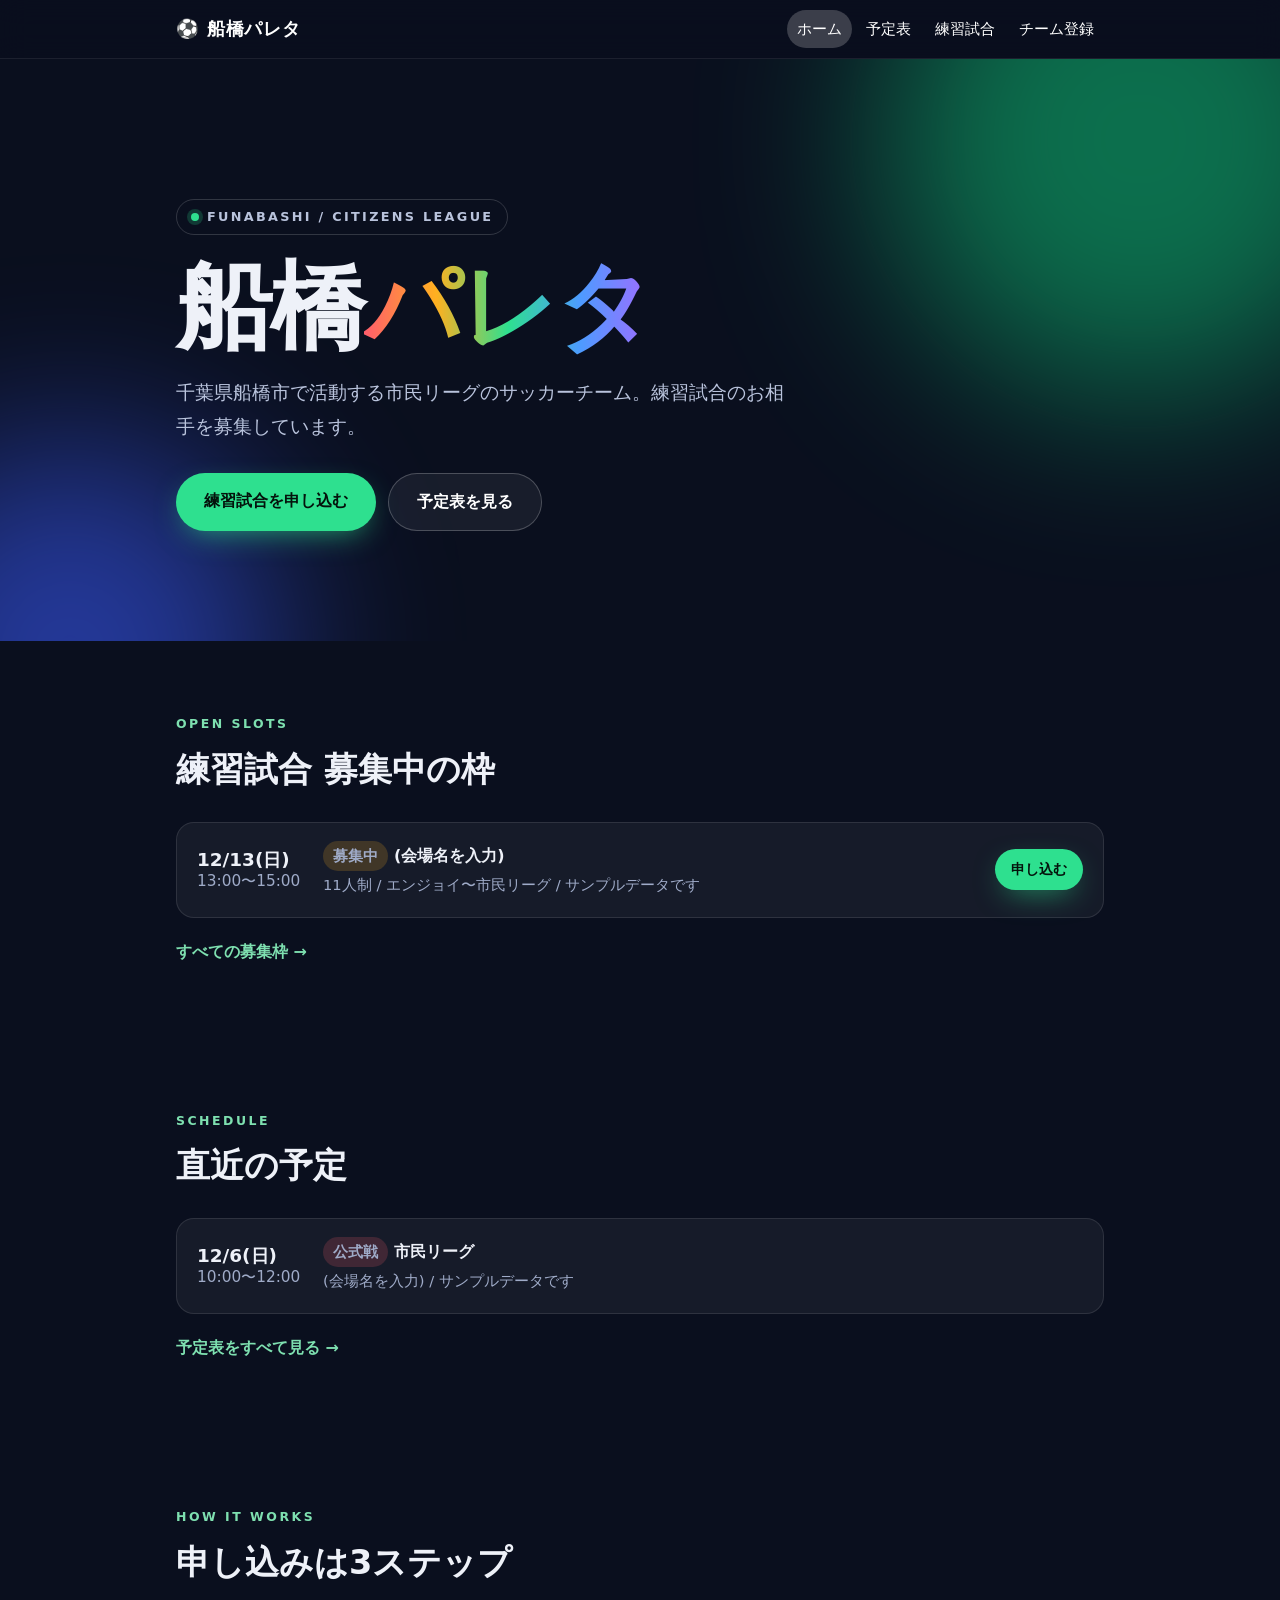
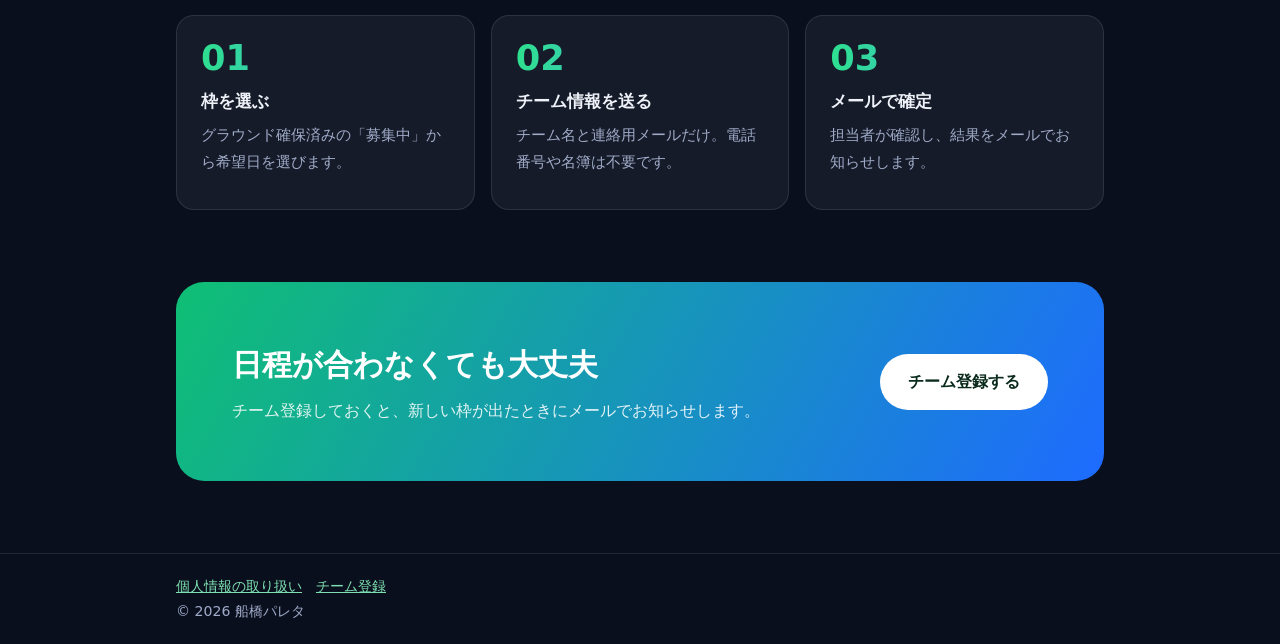
==== index.html @ eeb82b44 "チームサイトを追加(トップ・予定表・練習試合・チーム登録・LINE自動化) - 静的サイト: トップページ、予定表、練習試合の募集枠、チーム登録、個人情報の取り扱い - automation/: LI" ====
<!doctype html>
<html lang="ja">
<head>
<meta charset="utf-8">
<meta name="viewport" content="width=device-width,initial-scale=1">
<title>ホーム｜船橋パレタ</title>
<meta name="description" content="船橋市の市民リーグチーム「船橋パレタ」の公式サイト。練習予定と練習試合の募集を掲載しています。">
<link rel="stylesheet" href="assets/style.css">
<link rel="stylesheet" href="assets/home.css">
</head>
<body class="home">
<section class="h-hero"><div class="wrap">
  <div class="eyebrow"><i></i>FUNABASHI / CITIZENS LEAGUE</div>
  <h1>船橋<em>パレタ</em></h1>
  <p class="sub">千葉県船橋市で活動する市民リーグのサッカーチーム。練習試合のお相手を募集しています。</p>
  <div class="cta">
    <a class="btn" href="matching.html">練習試合を申し込む</a>
    <a class="btn ghost" href="schedule.html">予定表を見る</a>
  </div>
</div></section>
<div class="wrap">
  <section class="h-sec">
    <div class="label">OPEN SLOTS</div>
    <h2>練習試合 募集中の枠</h2>
    <div data-matches data-limit="3"><div class="empty">読み込み中…</div></div>
    <a class="more" href="matching.html">すべての募集枠 →</a>
  </section>
  <section class="h-sec">
    <div class="label">SCHEDULE</div>
    <h2>直近の予定</h2>
    <div data-schedule data-limit="3"><div class="empty">読み込み中…</div></div>
    <a class="more" href="schedule.html">予定表をすべて見る →</a>
  </section>
  <section class="h-sec">
    <div class="label">HOW IT WORKS</div>
    <h2>申し込みは3ステップ</h2>
    <div class="grid steps">
      <div class="card"><h3>枠を選ぶ</h3><p>グラウンド確保済みの「募集中」から希望日を選びます。</p></div>
      <div class="card"><h3>チーム情報を送る</h3><p>チーム名と連絡用メールだけ。電話番号や名簿は不要です。</p></div>
      <div class="card"><h3>メールで確定</h3><p>担当者が確認し、結果をメールでお知らせします。</p></div>
    </div>
  </section>
  <section class="band">
    <div><h2>日程が合わなくても大丈夫</h2><p>チーム登録しておくと、新しい枠が出たときにメールでお知らせします。</p></div>
    <a class="btn" href="register.html">チーム登録する</a>
  </section>
</div>
<script src="assets/config.js"></script>
<script src="assets/app.js"></script>
</body>
</html>
---- assets/style.css ----
:root{--ink:#14213d;--muted:#5b6478;--bg:#f7f8fb;--card:#fff;--line:#e3e6ee;--main:#0b7a4b;--main-d:#075c38;--accent:#f4a100;--warn:#c0392b}
*{box-sizing:border-box}
body{margin:0;font-family:"Hiragino Kaku Gothic ProN","Noto Sans JP",Meiryo,system-ui,sans-serif;color:var(--ink);background:var(--bg);line-height:1.75}
a{color:var(--main-d)}
.wrap{max-width:960px;margin:0 auto;padding:0 16px}
header.site{background:var(--main);color:#fff;position:sticky;top:0;z-index:10}
header.site .wrap{display:flex;flex-wrap:wrap;align-items:center;justify-content:space-between;gap:4px 16px;padding-top:10px;padding-bottom:10px}
header.site .brand{color:#fff;text-decoration:none;font-weight:800;font-size:1.15rem;letter-spacing:.04em}
header.site nav{display:flex;flex-wrap:wrap;gap:2px 4px}
header.site nav a{color:#fff;text-decoration:none;padding:6px 10px;border-radius:999px;font-size:.92rem}
header.site nav a[aria-current=page],header.site nav a:hover{background:rgba(255,255,255,.2)}
.hero{background:linear-gradient(135deg,var(--main-d),var(--main) 60%,#19a567);color:#fff;padding:56px 0 48px}
.hero h1{margin:0 0 8px;font-size:clamp(1.8rem,6vw,2.8rem);line-height:1.25}
.hero p{margin:0 0 20px;max-width:36em;opacity:.95}
.stripe{height:6px;background:linear-gradient(90deg,#e63946 0 20%,var(--accent) 0 40%,#2a9d8f 0 60%,#3a86ff 0 80%,#8338ec 0)}
main{padding:32px 0 56px}
h1.page{font-size:1.6rem;margin:0 0 4px}
h2{font-size:1.2rem;margin:32px 0 12px;padding-left:10px;border-left:5px solid var(--accent)}
.lead{color:var(--muted);margin:0 0 20px}
.btn{display:inline-block;background:var(--accent);color:#1b1300;font-weight:700;text-decoration:none;padding:11px 22px;border-radius:999px;border:0;font-size:1rem;cursor:pointer;font-family:inherit}
.btn.ghost{background:transparent;color:#fff;border:2px solid #fff;margin-left:8px}
.btn.small{padding:6px 14px;font-size:.88rem}
.btn:disabled{opacity:.5;cursor:not-allowed}
.grid{display:grid;grid-template-columns:repeat(auto-fit,minmax(240px,1fr));gap:16px}
.card{background:var(--card);border:1px solid var(--line);border-radius:12px;padding:18px}
.card h3{margin:0 0 6px;font-size:1.05rem}
.card p{margin:0 0 10px;color:var(--muted);font-size:.95rem}
.item{background:var(--card);border:1px solid var(--line);border-radius:12px;padding:14px 16px;margin-bottom:10px;display:grid;grid-template-columns:110px 1fr auto;gap:6px 16px;align-items:center}
.item .date{font-weight:800;line-height:1.3}
.item .date small{display:block;font-weight:400;color:var(--muted)}
.item .body strong{display:block}
.item .body span{color:var(--muted);font-size:.92rem}
.tag{display:inline-block;font-size:.78rem;font-weight:700;padding:2px 10px;border-radius:999px;background:#e8f5ee;color:var(--main-d);margin-right:6px}
.tag.match{background:#fff3d6;color:#7a5200}.tag.official{background:#fde3e3;color:#8f1d1d}.tag.closed{background:#eceef3;color:var(--muted)}
.month{font-weight:800;margin:24px 0 8px;color:var(--muted)}
.empty,.note{background:#fff;border:1px dashed var(--line);border-radius:12px;padding:16px;color:var(--muted)}
.note{border-style:solid;border-left:5px solid var(--main);font-size:.93rem}
form .row{margin-bottom:16px}
label{display:block;font-weight:700;margin-bottom:4px}
label .req{color:var(--warn);font-size:.8rem;margin-left:6px}
label .opt{color:var(--muted);font-size:.8rem;font-weight:400;margin-left:6px}
.hint{color:var(--muted);font-size:.85rem;margin:2px 0 0}
input[type=text],input[type=email],select,textarea{width:100%;padding:10px 12px;border:1px solid #c5cad6;border-radius:8px;font:inherit;background:#fff}
textarea{min-height:110px}
.check{display:flex;gap:8px;align-items:flex-start;font-weight:400}
.check input{margin-top:6px}
.hp{position:absolute;left:-9999px}
#result{margin-top:16px;font-weight:700}
#result.ok{color:var(--main-d)}#result.ng{color:var(--warn)}
footer.site{border-top:1px solid var(--line);background:#fff;padding:20px 0;color:var(--muted);font-size:.88rem}
footer.site a{margin-right:14px}
@media(max-width:600px){.item{grid-template-columns:1fr}.btn.ghost{margin:10px 0 0}}
---- assets/home.css ----
body.home{background:#0a0f1e;color:#eef1f8}
.home header.site{background:rgba(10,15,30,.72);backdrop-filter:blur(14px);-webkit-backdrop-filter:blur(14px);border-bottom:1px solid rgba(255,255,255,.08)}
.home .stripe{display:none}
.home a{color:#7ee0b0}
.h-hero{position:relative;overflow:hidden;padding:clamp(64px,12vw,140px) 0 clamp(56px,9vw,110px)}
.h-hero::before,.h-hero::after{content:"";position:absolute;border-radius:50%;filter:blur(90px);opacity:.55;pointer-events:none}
.h-hero::before{width:520px;height:520px;background:#0fbf74;top:-180px;right:-120px;animation:float 14s ease-in-out infinite alternate}
.h-hero::after{width:420px;height:420px;background:#3a5bff;bottom:-220px;left:-140px;animation:float 18s ease-in-out infinite alternate-reverse}
@keyframes float{to{transform:translate(40px,30px) scale(1.12)}}
@media(prefers-reduced-motion:reduce){.h-hero::before,.h-hero::after{animation:none}}
.h-hero .wrap{position:relative;z-index:1}
.eyebrow{display:inline-flex;align-items:center;gap:8px;font-size:.8rem;letter-spacing:.18em;font-weight:700;color:#b9c3dc;border:1px solid rgba(255,255,255,.16);border-radius:999px;padding:6px 14px;margin-bottom:22px}
.eyebrow i{width:8px;height:8px;border-radius:50%;background:#2ee08f;box-shadow:0 0 0 4px rgba(46,224,143,.2)}
.h-hero h1{font-size:clamp(2.6rem,10vw,6rem);line-height:1.05;margin:0 0 18px;font-weight:900;letter-spacing:-.02em}
.h-hero h1 em{font-style:normal;background:linear-gradient(90deg,#ff5d6c,#ffb020,#2ee08f,#4d9bff,#a26bff);-webkit-background-clip:text;background-clip:text;color:transparent}
.h-hero p.sub{font-size:clamp(1rem,2.4vw,1.2rem);color:#b9c3dc;max-width:32em;margin:0 0 30px}
.cta{display:flex;flex-wrap:wrap;gap:12px}
.home .btn{background:#2ee08f;color:#04130c;padding:14px 28px;box-shadow:0 10px 30px -10px rgba(46,224,143,.7);transition:transform .15s}
.home .btn:hover{transform:translateY(-2px)}
.home .btn.ghost{background:rgba(255,255,255,.06);color:#fff;border:1px solid rgba(255,255,255,.22);box-shadow:none;margin:0}
.home .btn.small{padding:8px 16px}
.h-sec{padding:clamp(40px,7vw,72px) 0}
.h-sec .label{font-size:.78rem;letter-spacing:.2em;color:#7ee0b0;font-weight:700}
.h-sec h2{border:0;padding:0;margin:6px 0 22px;font-size:clamp(1.5rem,4vw,2.1rem);font-weight:800}
.home .item,.home .empty,.home .card{background:rgba(255,255,255,.05);border:1px solid rgba(255,255,255,.1);border-radius:18px;color:#eef1f8}
.home .item{padding:18px 20px}
.home .item .date{font-size:1.15rem}
.home .item .date small,.home .item .body span,.home .card p,.home .empty{color:#9fabc8}
.home .tag{background:rgba(46,224,143,.16);color:#7ee0b0}
.home .tag.match{background:rgba(255,176,32,.18);color:#ffc65a}
.home .tag.official{background:rgba(255,93,108,.18);color:#ff8f9a}
.home .tag.closed{background:rgba(255,255,255,.1);color:#9fabc8}
.steps{counter-reset:s}
.steps .card{padding:24px;position:relative}
.steps .card::before{counter-increment:s;content:"0" counter(s);display:block;font-size:2.2rem;font-weight:900;line-height:1;margin-bottom:12px;background:linear-gradient(90deg,#2ee08f,#4d9bff);-webkit-background-clip:text;background-clip:text;color:transparent}
.band{margin:0 0 clamp(40px,7vw,72px);border-radius:28px;padding:clamp(32px,6vw,56px);background:linear-gradient(120deg,#0fbf74,#1e6bff);display:flex;flex-wrap:wrap;gap:20px;align-items:center;justify-content:space-between}
.band h2{margin:0;font-size:clamp(1.3rem,3.6vw,1.9rem);color:#fff;border:0;padding:0}
.band p{margin:6px 0 0;color:rgba(255,255,255,.88)}
.band .btn{background:#fff;color:#0a2a1c;box-shadow:none}
.home footer.site{background:transparent;border-color:rgba(255,255,255,.1);color:#9fabc8}
.more{display:inline-block;margin-top:10px;font-weight:700;text-decoration:none}
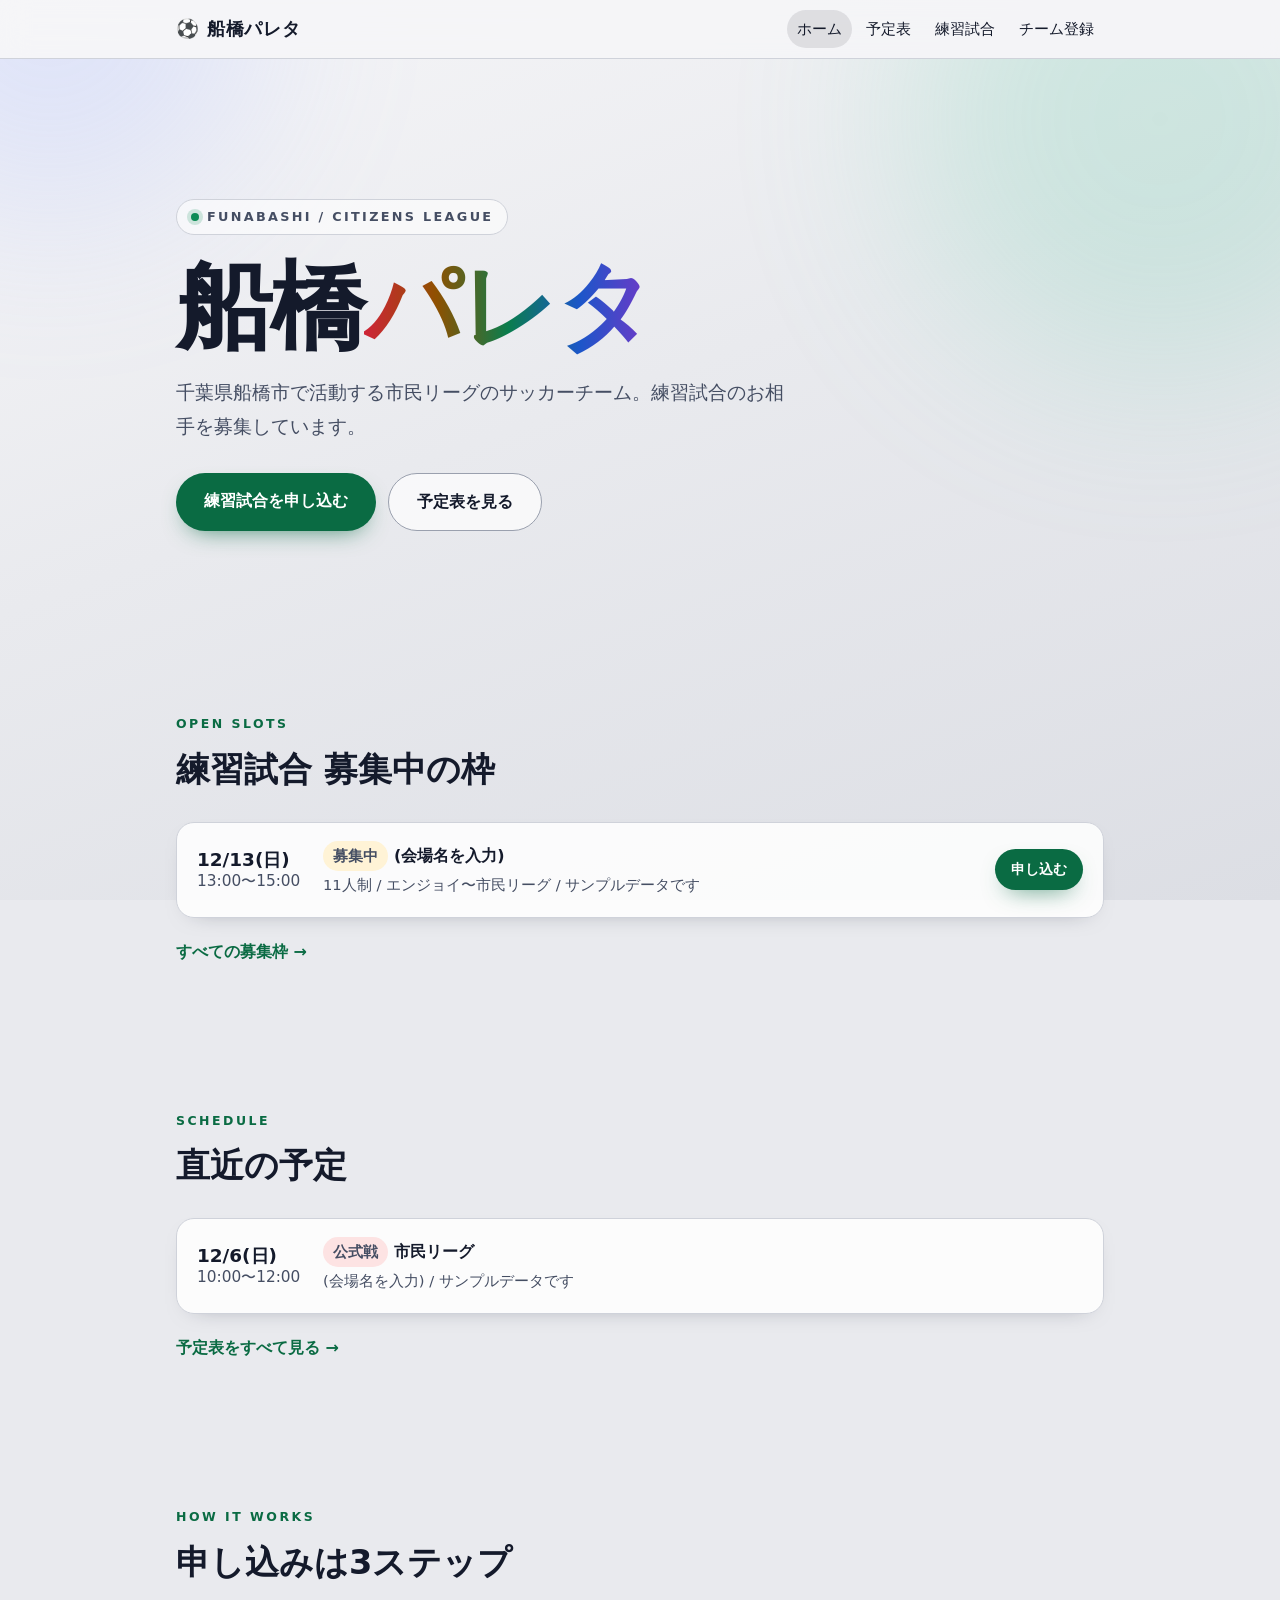
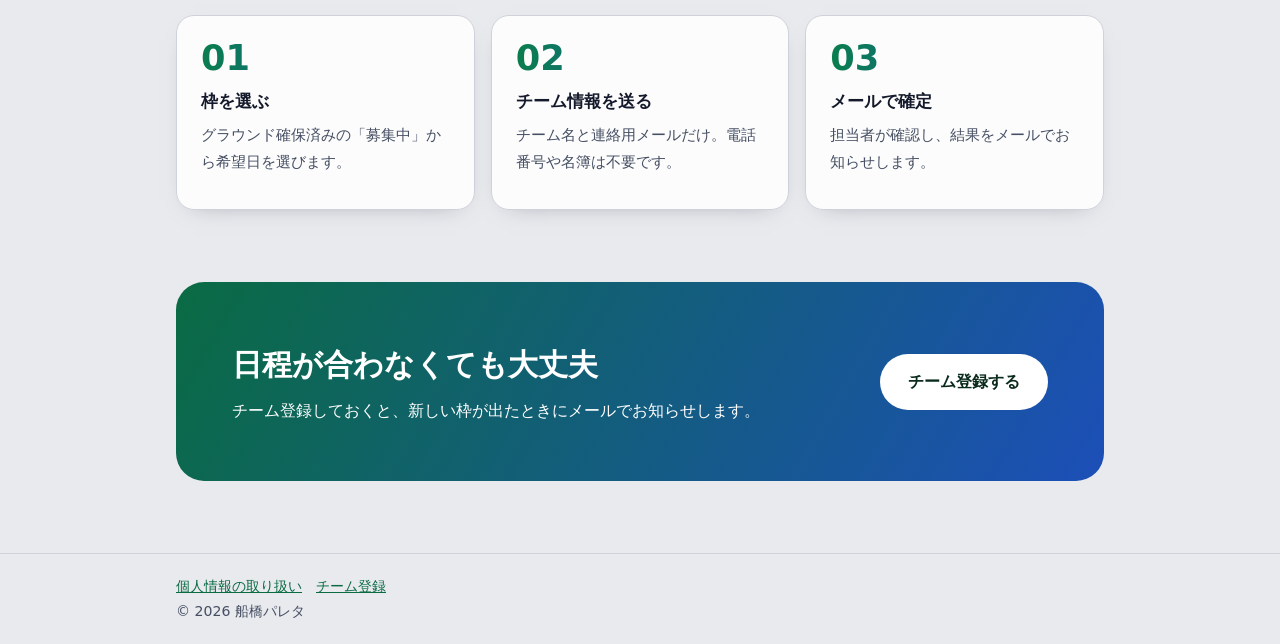
==== commit b5be7122: "CSS/JS にバージョン番号を付け、更新時に古いキャッシュが使われないようにする Co-Authored-By: Claude Fable 5.2 <noreply@anthropic.com> C" ====
--- a/index.html
+++ b/index.html
@@ -5,8 +5,8 @@
 <meta name="viewport" content="width=device-width,initial-scale=1">
 <title>ホーム｜船橋パレタ</title>
 <meta name="description" content="船橋市の市民リーグチーム「船橋パレタ」の公式サイト。練習予定と練習試合の募集を掲載しています。">
-<link rel="stylesheet" href="assets/style.css">
-<link rel="stylesheet" href="assets/home.css">
+<link rel="stylesheet" href="assets/style.css?v=2">
+<link rel="stylesheet" href="assets/home.css?v=2">
 </head>
 <body class="home">
 <section class="h-hero"><div class="wrap">
@@ -45,7 +45,7 @@
     <a class="btn" href="register.html">チーム登録する</a>
   </section>
 </div>
-<script src="assets/config.js"></script>
-<script src="assets/app.js"></script>
+<script src="assets/config.js?v=2"></script>
+<script src="assets/app.js?v=2"></script>
 </body>
 </html>
--- a/assets/home.css
+++ b/assets/home.css
@@ -1,41 +1,45 @@
-body.home{background:#0a0f1e;color:#eef1f8}
-.home header.site{background:rgba(10,15,30,.72);backdrop-filter:blur(14px);-webkit-backdrop-filter:blur(14px);border-bottom:1px solid rgba(255,255,255,.08)}
+/* トップページ専用(パールシルバー基調)。色は下の変数で一括管理。 */
+body.home{
+  --pearl-hi:#f6f6f8;--pearl:#e9eaee;--pearl-lo:#dcdee4;
+  --h-ink:#141a2b;--h-muted:#454e63;--h-green:#0a6b43;--h-line:#cfd2da;
+  background:linear-gradient(160deg,var(--pearl-hi) 0%,var(--pearl) 45%,var(--pearl-lo) 100%) fixed;
+  background-color:var(--pearl);color:var(--h-ink)}
+.home header.site{background:rgba(246,246,248,.82);backdrop-filter:blur(14px);-webkit-backdrop-filter:blur(14px);border-bottom:1px solid var(--h-line);color:var(--h-ink)}
+.home header.site .brand,.home header.site nav a{color:var(--h-ink)}
+.home header.site nav a[aria-current=page],.home header.site nav a:hover{background:rgba(20,26,43,.1)}
 .home .stripe{display:none}
-.home a{color:#7ee0b0}
+.home a{color:var(--h-green)}
 .h-hero{position:relative;overflow:hidden;padding:clamp(64px,12vw,140px) 0 clamp(56px,9vw,110px)}
-.h-hero::before,.h-hero::after{content:"";position:absolute;border-radius:50%;filter:blur(90px);opacity:.55;pointer-events:none}
-.h-hero::before{width:520px;height:520px;background:#0fbf74;top:-180px;right:-120px;animation:float 14s ease-in-out infinite alternate}
-.h-hero::after{width:420px;height:420px;background:#3a5bff;bottom:-220px;left:-140px;animation:float 18s ease-in-out infinite alternate-reverse}
+/* 真珠のような淡い光沢。文字の下に重なっても読めるよう、ごく薄くしている */
+.h-hero::before,.h-hero::after{content:"";position:absolute;border-radius:50%;filter:blur(90px);opacity:.2;pointer-events:none}
+.h-hero::before{width:520px;height:520px;background:#58c9a0;top:-200px;right:-140px;animation:float 14s ease-in-out infinite alternate}
+.h-hero::after{width:420px;height:420px;background:#8aa2ff;top:-260px;left:-160px;animation:float 18s ease-in-out infinite alternate-reverse}
 @keyframes float{to{transform:translate(40px,30px) scale(1.12)}}
 @media(prefers-reduced-motion:reduce){.h-hero::before,.h-hero::after{animation:none}}
 .h-hero .wrap{position:relative;z-index:1}
-.eyebrow{display:inline-flex;align-items:center;gap:8px;font-size:.8rem;letter-spacing:.18em;font-weight:700;color:#b9c3dc;border:1px solid rgba(255,255,255,.16);border-radius:999px;padding:6px 14px;margin-bottom:22px}
-.eyebrow i{width:8px;height:8px;border-radius:50%;background:#2ee08f;box-shadow:0 0 0 4px rgba(46,224,143,.2)}
+.eyebrow{display:inline-flex;align-items:center;gap:8px;font-size:.8rem;letter-spacing:.18em;font-weight:700;color:var(--h-muted);background:rgba(255,255,255,.6);border:1px solid var(--h-line);border-radius:999px;padding:6px 14px;margin-bottom:22px}
+.eyebrow i{width:8px;height:8px;border-radius:50%;background:#0b8a55;box-shadow:0 0 0 4px rgba(11,138,85,.18)}
 .h-hero h1{font-size:clamp(2.6rem,10vw,6rem);line-height:1.05;margin:0 0 18px;font-weight:900;letter-spacing:-.02em}
-.h-hero h1 em{font-style:normal;background:linear-gradient(90deg,#ff5d6c,#ffb020,#2ee08f,#4d9bff,#a26bff);-webkit-background-clip:text;background-clip:text;color:transparent}
-.h-hero p.sub{font-size:clamp(1rem,2.4vw,1.2rem);color:#b9c3dc;max-width:32em;margin:0 0 30px}
+.h-hero h1 em{font-style:normal;background:linear-gradient(90deg,#cf2437,#8f5000,#0a7d4d,#1c56c9,#7437c7);-webkit-background-clip:text;background-clip:text;color:transparent}
+.h-hero p.sub{font-size:clamp(1rem,2.4vw,1.2rem);color:var(--h-muted);max-width:32em;margin:0 0 30px}
 .cta{display:flex;flex-wrap:wrap;gap:12px}
-.home .btn{background:#2ee08f;color:#04130c;padding:14px 28px;box-shadow:0 10px 30px -10px rgba(46,224,143,.7);transition:transform .15s}
+.home .btn{background:var(--h-green);color:#fff;padding:14px 28px;box-shadow:0 10px 24px -12px rgba(10,107,67,.8);transition:transform .15s}
 .home .btn:hover{transform:translateY(-2px)}
-.home .btn.ghost{background:rgba(255,255,255,.06);color:#fff;border:1px solid rgba(255,255,255,.22);box-shadow:none;margin:0}
+.home .btn.ghost{background:rgba(255,255,255,.7);color:var(--h-ink);border:1px solid #9aa0ae;box-shadow:none;margin:0}
 .home .btn.small{padding:8px 16px}
 .h-sec{padding:clamp(40px,7vw,72px) 0}
-.h-sec .label{font-size:.78rem;letter-spacing:.2em;color:#7ee0b0;font-weight:700}
+.h-sec .label{font-size:.78rem;letter-spacing:.2em;color:var(--h-green);font-weight:700}
 .h-sec h2{border:0;padding:0;margin:6px 0 22px;font-size:clamp(1.5rem,4vw,2.1rem);font-weight:800}
-.home .item,.home .empty,.home .card{background:rgba(255,255,255,.05);border:1px solid rgba(255,255,255,.1);border-radius:18px;color:#eef1f8}
+.home .item,.home .empty,.home .card{background:rgba(255,255,255,.86);border:1px solid var(--h-line);border-radius:18px;color:var(--h-ink);box-shadow:0 8px 24px -18px rgba(20,26,43,.5)}
 .home .item{padding:18px 20px}
 .home .item .date{font-size:1.15rem}
-.home .item .date small,.home .item .body span,.home .card p,.home .empty{color:#9fabc8}
-.home .tag{background:rgba(46,224,143,.16);color:#7ee0b0}
-.home .tag.match{background:rgba(255,176,32,.18);color:#ffc65a}
-.home .tag.official{background:rgba(255,93,108,.18);color:#ff8f9a}
-.home .tag.closed{background:rgba(255,255,255,.1);color:#9fabc8}
+.home .item .date small,.home .item .body span,.home .card p,.home .empty{color:var(--h-muted)}
 .steps{counter-reset:s}
 .steps .card{padding:24px;position:relative}
-.steps .card::before{counter-increment:s;content:"0" counter(s);display:block;font-size:2.2rem;font-weight:900;line-height:1;margin-bottom:12px;background:linear-gradient(90deg,#2ee08f,#4d9bff);-webkit-background-clip:text;background-clip:text;color:transparent}
-.band{margin:0 0 clamp(40px,7vw,72px);border-radius:28px;padding:clamp(32px,6vw,56px);background:linear-gradient(120deg,#0fbf74,#1e6bff);display:flex;flex-wrap:wrap;gap:20px;align-items:center;justify-content:space-between}
+.steps .card::before{counter-increment:s;content:"0" counter(s);display:block;font-size:2.2rem;font-weight:900;line-height:1;margin-bottom:12px;background:linear-gradient(90deg,#0a7d4d,#1c56c9);-webkit-background-clip:text;background-clip:text;color:transparent}
+.band{margin:0 0 clamp(40px,7vw,72px);border-radius:28px;padding:clamp(32px,6vw,56px);background:linear-gradient(120deg,#0a6b43,#1c4fb8);display:flex;flex-wrap:wrap;gap:20px;align-items:center;justify-content:space-between}
 .band h2{margin:0;font-size:clamp(1.3rem,3.6vw,1.9rem);color:#fff;border:0;padding:0}
-.band p{margin:6px 0 0;color:rgba(255,255,255,.88)}
-.band .btn{background:#fff;color:#0a2a1c;box-shadow:none}
-.home footer.site{background:transparent;border-color:rgba(255,255,255,.1);color:#9fabc8}
+.band p{margin:6px 0 0;color:#fff}
+.home .band .btn{background:#fff;color:#0a2a1c;box-shadow:none}
+.home footer.site{background:transparent;border-color:var(--h-line);color:var(--h-muted)}
 .more{display:inline-block;margin-top:10px;font-weight:700;text-decoration:none}
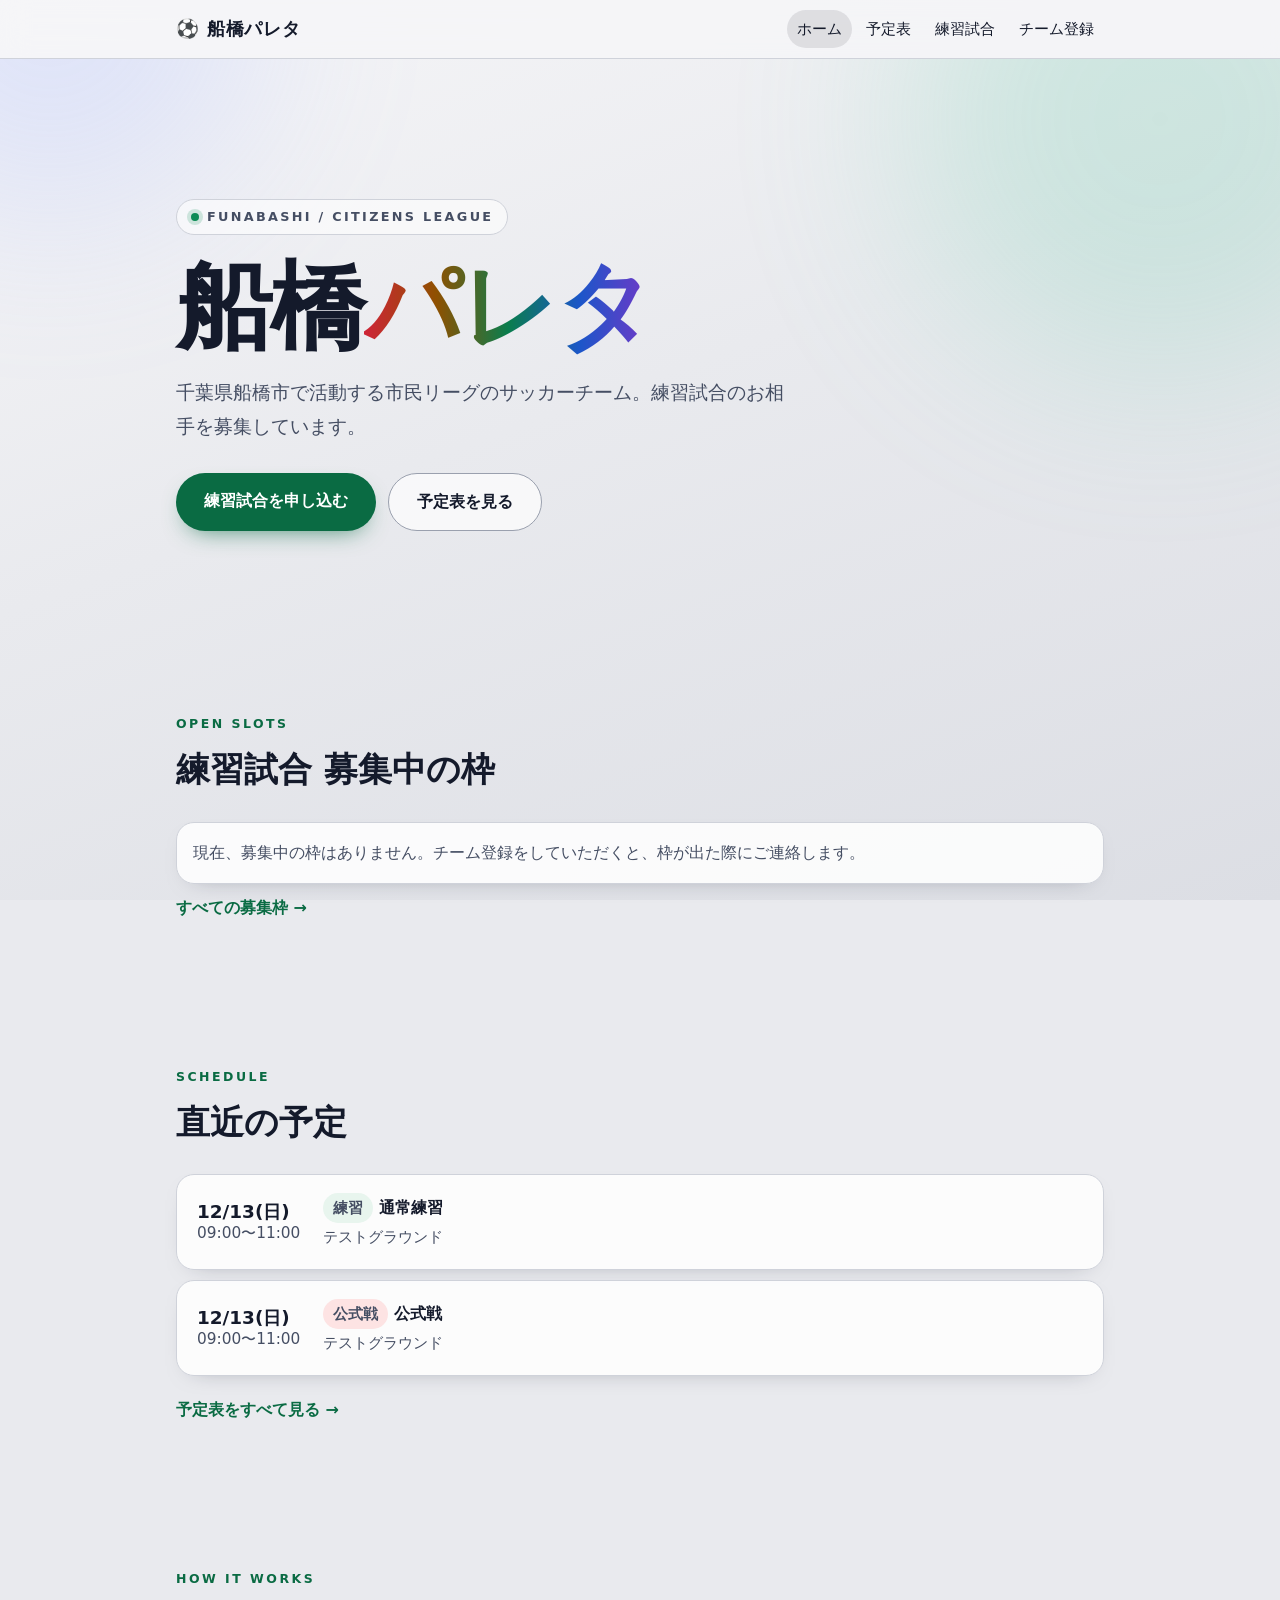
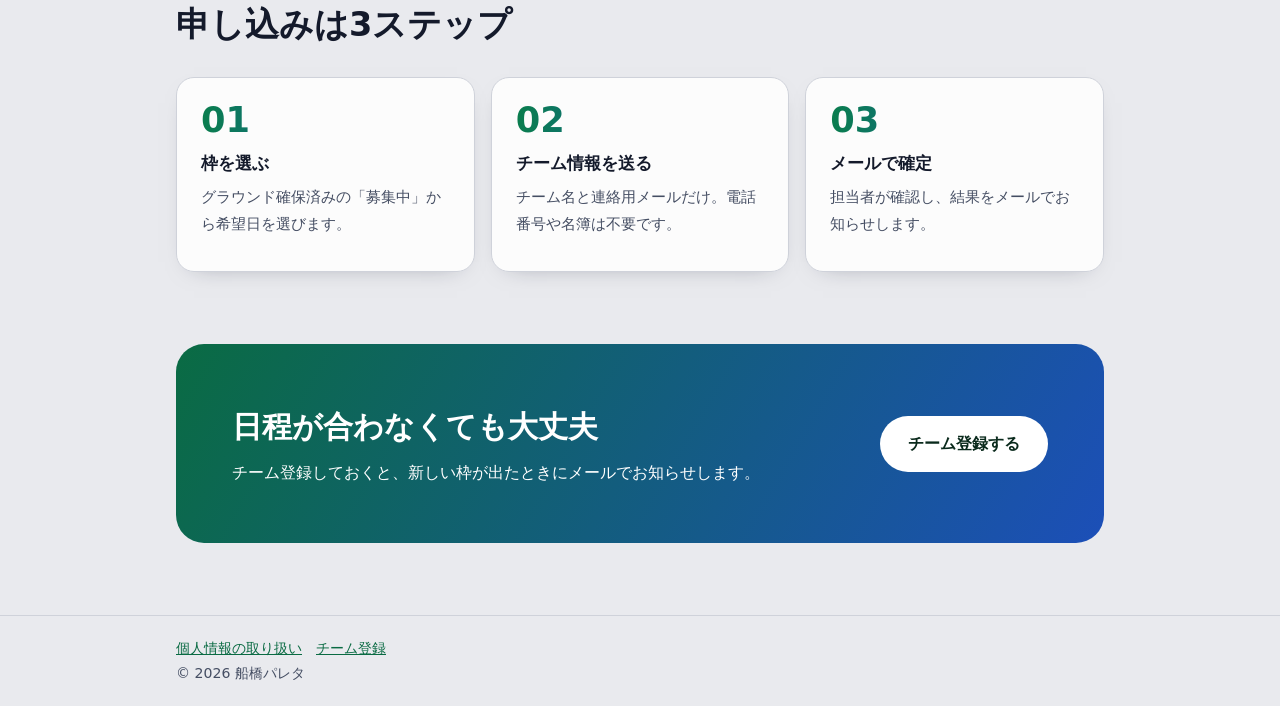
==== commit 85552948: "登録フォームの受付を開始(送信先を設定)、フォーム受付に件数制限を追加 Co-Authored-By: Claude Fable 5.2 <noreply@anthropic.com> Claude-" ====
--- a/index.html
+++ b/index.html
@@ -5,8 +5,8 @@
 <meta name="viewport" content="width=device-width,initial-scale=1">
 <title>ホーム｜船橋パレタ</title>
 <meta name="description" content="船橋市の市民リーグチーム「船橋パレタ」の公式サイト。練習予定と練習試合の募集を掲載しています。">
-<link rel="stylesheet" href="assets/style.css?v=2">
-<link rel="stylesheet" href="assets/home.css?v=2">
+<link rel="stylesheet" href="assets/style.css?v=3">
+<link rel="stylesheet" href="assets/home.css?v=3">
 </head>
 <body class="home">
 <section class="h-hero"><div class="wrap">
@@ -45,7 +45,7 @@
     <a class="btn" href="register.html">チーム登録する</a>
   </section>
 </div>
-<script src="assets/config.js?v=2"></script>
-<script src="assets/app.js?v=2"></script>
+<script src="assets/config.js?v=3"></script>
+<script src="assets/app.js?v=3"></script>
 </body>
 </html>
